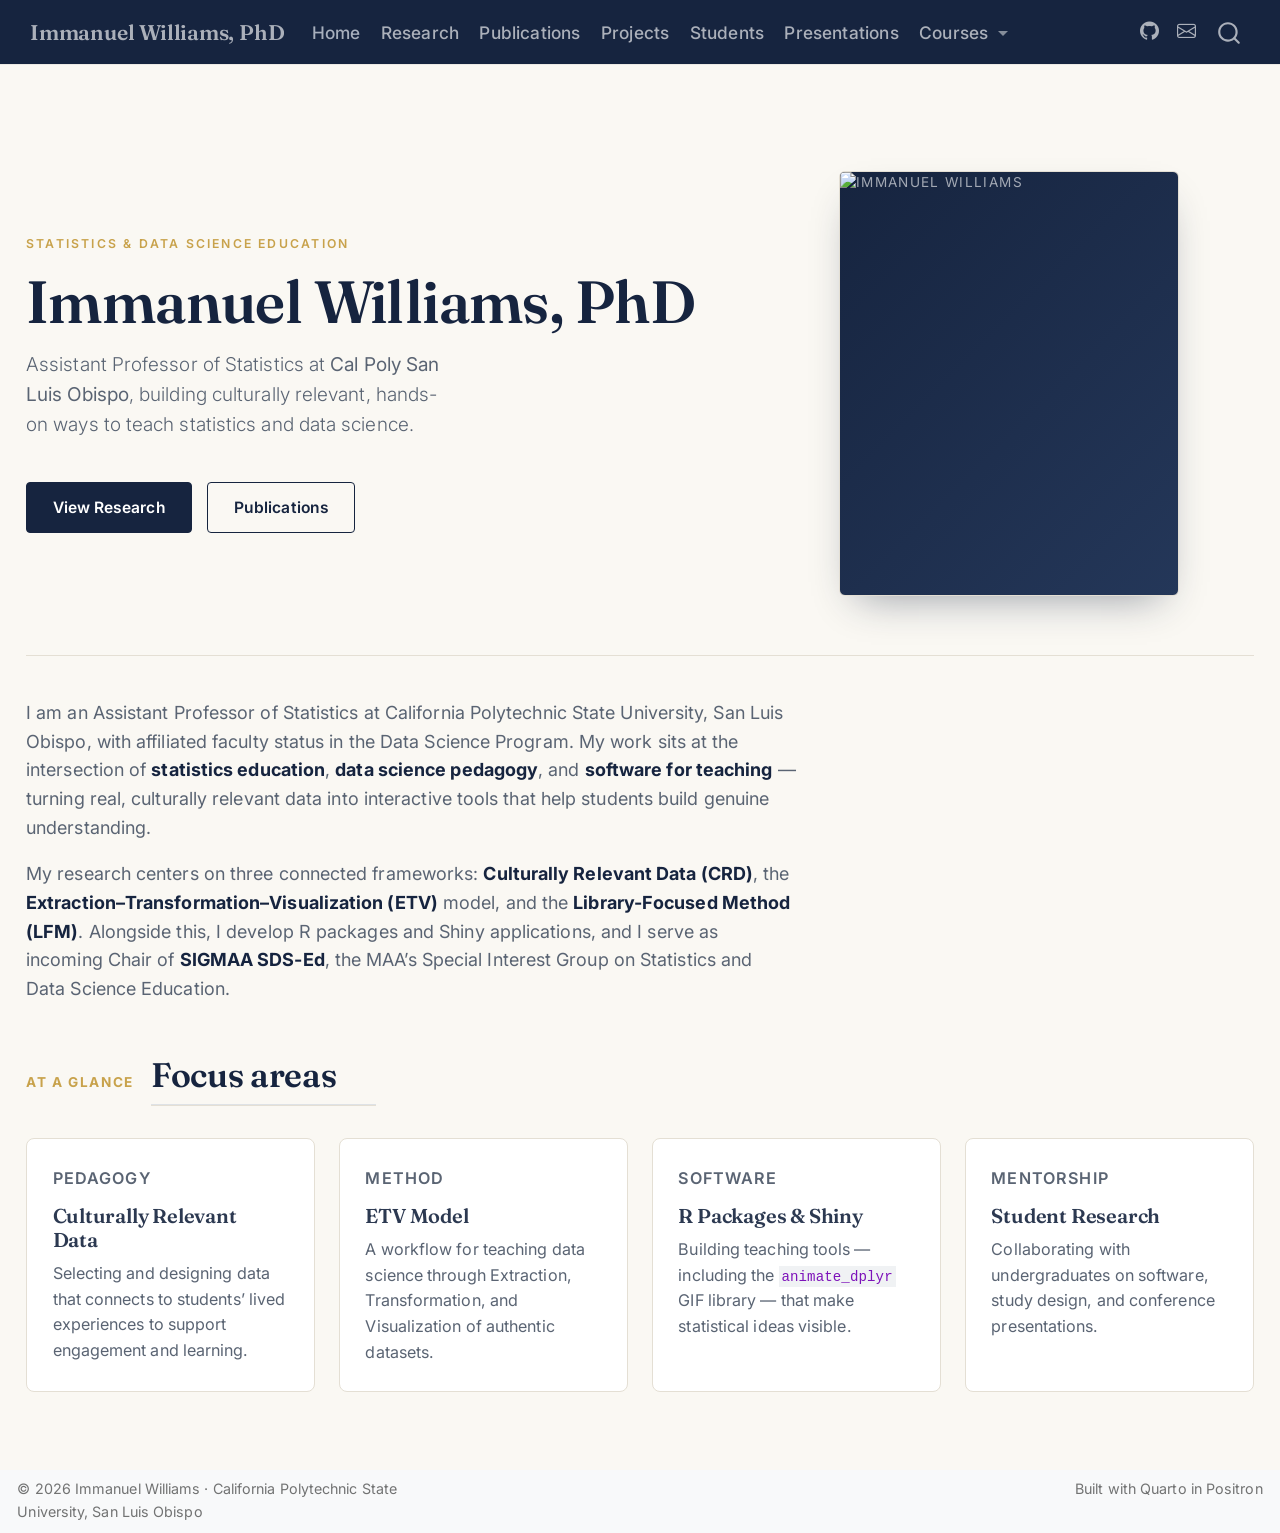
==== index.html @ aea4411e "Deploy site 2026-06-18" ====
<!DOCTYPE html>
<html xmlns="http://www.w3.org/1999/xhtml" lang="en" xml:lang="en"><head>

<meta charset="utf-8">
<meta name="generator" content="quarto-1.8.27">

<meta name="viewport" content="width=device-width, initial-scale=1.0, user-scalable=yes">


<title>Immanuel Williams, PhD</title>
<style>
code{white-space: pre-wrap;}
span.smallcaps{font-variant: small-caps;}
div.columns{display: flex; gap: min(4vw, 1.5em);}
div.column{flex: auto; overflow-x: auto;}
div.hanging-indent{margin-left: 1.5em; text-indent: -1.5em;}
ul.task-list{list-style: none;}
ul.task-list li input[type="checkbox"] {
  width: 0.8em;
  margin: 0 0.8em 0.2em -1em; /* quarto-specific, see https://github.com/quarto-dev/quarto-cli/issues/4556 */ 
  vertical-align: middle;
}
</style>


<script src="site_libs/quarto-nav/quarto-nav.js"></script>
<script src="site_libs/clipboard/clipboard.min.js"></script>
<script src="site_libs/quarto-search/autocomplete.umd.js"></script>
<script src="site_libs/quarto-search/fuse.min.js"></script>
<script src="site_libs/quarto-search/quarto-search.js"></script>
<meta name="quarto:offset" content="./">
<script src="site_libs/quarto-html/quarto.js" type="module"></script>
<script src="site_libs/quarto-html/tabsets/tabsets.js" type="module"></script>
<script src="site_libs/quarto-html/axe/axe-check.js" type="module"></script>
<script src="site_libs/quarto-html/popper.min.js"></script>
<script src="site_libs/quarto-html/tippy.umd.min.js"></script>
<script src="site_libs/quarto-html/anchor.min.js"></script>
<link href="site_libs/quarto-html/tippy.css" rel="stylesheet">
<link href="site_libs/quarto-html/quarto-syntax-highlighting-ed96de9b727972fe78a7b5d16c58bf87.css" rel="stylesheet" id="quarto-text-highlighting-styles">
<script src="site_libs/bootstrap/bootstrap.min.js"></script>
<link href="site_libs/bootstrap/bootstrap-icons.css" rel="stylesheet">
<link href="site_libs/bootstrap/bootstrap-257da31eabc78c3de708944876f3bc94.min.css" rel="stylesheet" append-hash="true" id="quarto-bootstrap" data-mode="light">
<script id="quarto-search-options" type="application/json">{
  "location": "navbar",
  "copy-button": false,
  "collapse-after": 3,
  "panel-placement": "end",
  "type": "overlay",
  "limit": 50,
  "keyboard-shortcut": [
    "f",
    "/",
    "s"
  ],
  "show-item-context": false,
  "language": {
    "search-no-results-text": "No results",
    "search-matching-documents-text": "matching documents",
    "search-copy-link-title": "Copy link to search",
    "search-hide-matches-text": "Hide additional matches",
    "search-more-match-text": "more match in this document",
    "search-more-matches-text": "more matches in this document",
    "search-clear-button-title": "Clear",
    "search-text-placeholder": "",
    "search-detached-cancel-button-title": "Cancel",
    "search-submit-button-title": "Submit",
    "search-label": "Search"
  }
}</script>
<link rel="preconnect" href="https://fonts.googleapis.com">
<link rel="preconnect" href="https://fonts.gstatic.com" crossorigin="">
<link href="https://fonts.googleapis.com/css2?family=Fraunces:opsz,wght@9..144,400;9..144,500;9..144,600;9..144,700&amp;family=Inter:wght@400;500;600;700&amp;display=swap" rel="stylesheet">


</head>

<body class="nav-fixed quarto-light">

<div id="quarto-search-results"></div>
  <header id="quarto-header" class="headroom fixed-top">
    <nav class="navbar navbar-expand-lg " data-bs-theme="dark">
      <div class="navbar-container container-fluid">
      <div class="navbar-brand-container mx-auto">
    <a class="navbar-brand" href="./index.html">
    <span class="navbar-title">Immanuel Williams, PhD</span>
    </a>
  </div>
            <div id="quarto-search" class="" title="Search"></div>
          <button class="navbar-toggler" type="button" data-bs-toggle="collapse" data-bs-target="#navbarCollapse" aria-controls="navbarCollapse" role="menu" aria-expanded="false" aria-label="Toggle navigation" onclick="if (window.quartoToggleHeadroom) { window.quartoToggleHeadroom(); }">
  <span class="navbar-toggler-icon"></span>
</button>
          <div class="collapse navbar-collapse" id="navbarCollapse">
            <ul class="navbar-nav navbar-nav-scroll me-auto">
  <li class="nav-item">
    <a class="nav-link active" href="./index.html" aria-current="page"> 
<span class="menu-text">Home</span></a>
  </li>  
  <li class="nav-item">
    <a class="nav-link" href="./research.html"> 
<span class="menu-text">Research</span></a>
  </li>  
  <li class="nav-item">
    <a class="nav-link" href="./publications.html"> 
<span class="menu-text">Publications</span></a>
  </li>  
  <li class="nav-item">
    <a class="nav-link" href="./projects.html"> 
<span class="menu-text">Projects</span></a>
  </li>  
  <li class="nav-item">
    <a class="nav-link" href="./students.html"> 
<span class="menu-text">Students</span></a>
  </li>  
  <li class="nav-item">
    <a class="nav-link" href="./presentations.html"> 
<span class="menu-text">Presentations</span></a>
  </li>  
  <li class="nav-item dropdown ">
    <a class="nav-link dropdown-toggle" href="#" id="nav-menu-courses" role="link" data-bs-toggle="dropdown" aria-expanded="false">
 <span class="menu-text">Courses</span>
    </a>
    <ul class="dropdown-menu" aria-labelledby="nav-menu-courses">    
        <li>
    <a class="dropdown-item" href="./courses/stat-331/index.html">
 <span class="dropdown-text">STAT 331 — Data Science</span></a>
  </li>  
    </ul>
  </li>
</ul>
            <ul class="navbar-nav navbar-nav-scroll ms-auto">
  <li class="nav-item compact">
    <a class="nav-link" href="https://github.com/gato365"> <i class="bi bi-github" role="img" aria-label="GitHub">
</i> 
<span class="menu-text"></span></a>
  </li>  
  <li class="nav-item compact">
    <a class="nav-link" href="mailto:immanuelwilliams@gato365.com"> <i class="bi bi-envelope" role="img" aria-label="Email">
</i> 
<span class="menu-text"></span></a>
  </li>  
</ul>
          </div> <!-- /navcollapse -->
            <div class="quarto-navbar-tools">
</div>
      </div> <!-- /container-fluid -->
    </nav>
</header>
<!-- content -->
<div id="quarto-content" class="quarto-container page-columns page-rows-contents page-layout-full page-navbar">
<!-- sidebar -->
<!-- margin-sidebar -->
    
<!-- main -->
<main class="content column-page" id="quarto-document-content"><header id="title-block-header" class="quarto-title-block"></header>




<div class="hero">
<div class="hero-text">
<div class="hero-eyebrow">
<p>Statistics &amp; Data Science Education</p>
</div>
<section id="immanuel-williams-phd" class="level1">
<h1>Immanuel Williams, PhD</h1>
<div class="lead">
<p>Assistant Professor of Statistics at <strong>Cal Poly San Luis Obispo</strong>, building culturally relevant, hands-on ways to teach statistics and data science.</p>
</div>
<p><a href="./research.html" class="btn-gold">View Research</a> <a href="./publications.html" class="btn-gold btn-ghost">Publications</a></p>
</section>
</div>
<div class="hero-portrait-wrap">
<!-- Replace src with your photo, e.g. images/profile/immanuel.jpg -->
<p><img class="hero-portrait portrait-placeholder" src="images/profile/immanuel.jpg" alt="Immanuel Williams" onerror="this.classList.add('portrait-placeholder');this.removeAttribute('src');this.innerHTML='Your photo here';"></p>
</div>
</div>
<div class="intro-block">
<p>I am an Assistant Professor of Statistics at California Polytechnic State University, San Luis Obispo, with affiliated faculty status in the Data Science Program. My work sits at the intersection of <strong>statistics education</strong>, <strong>data science pedagogy</strong>, and <strong>software for teaching</strong> — turning real, culturally relevant data into interactive tools that help students build genuine understanding.</p>
<p>My research centers on three connected frameworks: <strong>Culturally Relevant Data (CRD)</strong>, the <strong>Extraction–Transformation–Visualization (ETV)</strong> model, and the <strong>Library-Focused Method (LFM)</strong>. Alongside this, I develop R packages and Shiny applications, and I serve as incoming Chair of <strong>SIGMAA SDS-Ed</strong>, the MAA’s Special Interest Group on Statistics and Data Science Education.</p>
</div>
<div class="section-head">
<div class="section-num">
<p>AT A GLANCE</p>
</div>
<section id="focus-areas" class="level2">
<h2 class="anchored" data-anchor-id="focus-areas">Focus areas</h2>
<div class="rule">

</div>
</section>
</div>
<div class="grid-cards">
<div class="card-x">
<div class="tag">
<p>Pedagogy</p>
</div>
<section id="culturally-relevant-data" class="level3">
<h3 class="anchored" data-anchor-id="culturally-relevant-data">Culturally Relevant Data</h3>
<p>Selecting and designing data that connects to students’ lived experiences to support engagement and learning.</p>
</section>
</div>
<div class="card-x">
<div class="tag">
<p>Method</p>
</div>
<section id="etv-model" class="level3">
<h3 class="anchored" data-anchor-id="etv-model">ETV Model</h3>
<p>A workflow for teaching data science through Extraction, Transformation, and Visualization of authentic datasets.</p>
</section>
</div>
<div class="card-x">
<div class="tag">
<p>Software</p>
</div>
<section id="r-packages-shiny" class="level3">
<h3 class="anchored" data-anchor-id="r-packages-shiny">R Packages &amp; Shiny</h3>
<p>Building teaching tools — including the <code>animate_dplyr</code> GIF library — that make statistical ideas visible.</p>
</section>
</div>
<div class="card-x">
<div class="tag">
<p>Mentorship</p>
</div>
<section id="student-research" class="level3">
<h3 class="anchored" data-anchor-id="student-research">Student Research</h3>
<p>Collaborating with undergraduates on software, study design, and conference presentations.</p>
</section>
</div>
</div>



</main> <!-- /main -->
<script id="quarto-html-after-body" type="application/javascript">
  window.document.addEventListener("DOMContentLoaded", function (event) {
    const icon = "";
    const anchorJS = new window.AnchorJS();
    anchorJS.options = {
      placement: 'right',
      icon: icon
    };
    anchorJS.add('.anchored');
    const isCodeAnnotation = (el) => {
      for (const clz of el.classList) {
        if (clz.startsWith('code-annotation-')) {                     
          return true;
        }
      }
      return false;
    }
    const onCopySuccess = function(e) {
      // button target
      const button = e.trigger;
      // don't keep focus
      button.blur();
      // flash "checked"
      button.classList.add('code-copy-button-checked');
      var currentTitle = button.getAttribute("title");
      button.setAttribute("title", "Copied!");
      let tooltip;
      if (window.bootstrap) {
        button.setAttribute("data-bs-toggle", "tooltip");
        button.setAttribute("data-bs-placement", "left");
        button.setAttribute("data-bs-title", "Copied!");
        tooltip = new bootstrap.Tooltip(button, 
          { trigger: "manual", 
            customClass: "code-copy-button-tooltip",
            offset: [0, -8]});
        tooltip.show();    
      }
      setTimeout(function() {
        if (tooltip) {
          tooltip.hide();
          button.removeAttribute("data-bs-title");
          button.removeAttribute("data-bs-toggle");
          button.removeAttribute("data-bs-placement");
        }
        button.setAttribute("title", currentTitle);
        button.classList.remove('code-copy-button-checked');
      }, 1000);
      // clear code selection
      e.clearSelection();
    }
    const getTextToCopy = function(trigger) {
      const outerScaffold = trigger.parentElement.cloneNode(true);
      const codeEl = outerScaffold.querySelector('code');
      for (const childEl of codeEl.children) {
        if (isCodeAnnotation(childEl)) {
          childEl.remove();
        }
      }
      return codeEl.innerText;
    }
    const clipboard = new window.ClipboardJS('.code-copy-button:not([data-in-quarto-modal])', {
      text: getTextToCopy
    });
    clipboard.on('success', onCopySuccess);
    if (window.document.getElementById('quarto-embedded-source-code-modal')) {
      const clipboardModal = new window.ClipboardJS('.code-copy-button[data-in-quarto-modal]', {
        text: getTextToCopy,
        container: window.document.getElementById('quarto-embedded-source-code-modal')
      });
      clipboardModal.on('success', onCopySuccess);
    }
      var localhostRegex = new RegExp(/^(?:http|https):\/\/localhost\:?[0-9]*\//);
      var mailtoRegex = new RegExp(/^mailto:/);
        var filterRegex = new RegExp('/' + window.location.host + '/');
      var isInternal = (href) => {
          return filterRegex.test(href) || localhostRegex.test(href) || mailtoRegex.test(href);
      }
      // Inspect non-navigation links and adorn them if external
     var links = window.document.querySelectorAll('a[href]:not(.nav-link):not(.navbar-brand):not(.toc-action):not(.sidebar-link):not(.sidebar-item-toggle):not(.pagination-link):not(.no-external):not([aria-hidden]):not(.dropdown-item):not(.quarto-navigation-tool):not(.about-link)');
      for (var i=0; i<links.length; i++) {
        const link = links[i];
        if (!isInternal(link.href)) {
          // undo the damage that might have been done by quarto-nav.js in the case of
          // links that we want to consider external
          if (link.dataset.originalHref !== undefined) {
            link.href = link.dataset.originalHref;
          }
            // target, if specified
            link.setAttribute("target", "_blank");
            if (link.getAttribute("rel") === null) {
              link.setAttribute("rel", "noopener");
            }
        }
      }
    function tippyHover(el, contentFn, onTriggerFn, onUntriggerFn) {
      const config = {
        allowHTML: true,
        maxWidth: 500,
        delay: 100,
        arrow: false,
        appendTo: function(el) {
            return el.parentElement;
        },
        interactive: true,
        interactiveBorder: 10,
        theme: 'quarto',
        placement: 'bottom-start',
      };
      if (contentFn) {
        config.content = contentFn;
      }
      if (onTriggerFn) {
        config.onTrigger = onTriggerFn;
      }
      if (onUntriggerFn) {
        config.onUntrigger = onUntriggerFn;
      }
      window.tippy(el, config); 
    }
    const noterefs = window.document.querySelectorAll('a[role="doc-noteref"]');
    for (var i=0; i<noterefs.length; i++) {
      const ref = noterefs[i];
      tippyHover(ref, function() {
        // use id or data attribute instead here
        let href = ref.getAttribute('data-footnote-href') || ref.getAttribute('href');
        try { href = new URL(href).hash; } catch {}
        const id = href.replace(/^#\/?/, "");
        const note = window.document.getElementById(id);
        if (note) {
          return note.innerHTML;
        } else {
          return "";
        }
      });
    }
    const xrefs = window.document.querySelectorAll('a.quarto-xref');
    const processXRef = (id, note) => {
      // Strip column container classes
      const stripColumnClz = (el) => {
        el.classList.remove("page-full", "page-columns");
        if (el.children) {
          for (const child of el.children) {
            stripColumnClz(child);
          }
        }
      }
      stripColumnClz(note)
      if (id === null || id.startsWith('sec-')) {
        // Special case sections, only their first couple elements
        const container = document.createElement("div");
        if (note.children && note.children.length > 2) {
          container.appendChild(note.children[0].cloneNode(true));
          for (let i = 1; i < note.children.length; i++) {
            const child = note.children[i];
            if (child.tagName === "P" && child.innerText === "") {
              continue;
            } else {
              container.appendChild(child.cloneNode(true));
              break;
            }
          }
          if (window.Quarto?.typesetMath) {
            window.Quarto.typesetMath(container);
          }
          return container.innerHTML
        } else {
          if (window.Quarto?.typesetMath) {
            window.Quarto.typesetMath(note);
          }
          return note.innerHTML;
        }
      } else {
        // Remove any anchor links if they are present
        const anchorLink = note.querySelector('a.anchorjs-link');
        if (anchorLink) {
          anchorLink.remove();
        }
        if (window.Quarto?.typesetMath) {
          window.Quarto.typesetMath(note);
        }
        if (note.classList.contains("callout")) {
          return note.outerHTML;
        } else {
          return note.innerHTML;
        }
      }
    }
    for (var i=0; i<xrefs.length; i++) {
      const xref = xrefs[i];
      tippyHover(xref, undefined, function(instance) {
        instance.disable();
        let url = xref.getAttribute('href');
        let hash = undefined; 
        if (url.startsWith('#')) {
          hash = url;
        } else {
          try { hash = new URL(url).hash; } catch {}
        }
        if (hash) {
          const id = hash.replace(/^#\/?/, "");
          const note = window.document.getElementById(id);
          if (note !== null) {
            try {
              const html = processXRef(id, note.cloneNode(true));
              instance.setContent(html);
            } finally {
              instance.enable();
              instance.show();
            }
          } else {
            // See if we can fetch this
            fetch(url.split('#')[0])
            .then(res => res.text())
            .then(html => {
              const parser = new DOMParser();
              const htmlDoc = parser.parseFromString(html, "text/html");
              const note = htmlDoc.getElementById(id);
              if (note !== null) {
                const html = processXRef(id, note);
                instance.setContent(html);
              } 
            }).finally(() => {
              instance.enable();
              instance.show();
            });
          }
        } else {
          // See if we can fetch a full url (with no hash to target)
          // This is a special case and we should probably do some content thinning / targeting
          fetch(url)
          .then(res => res.text())
          .then(html => {
            const parser = new DOMParser();
            const htmlDoc = parser.parseFromString(html, "text/html");
            const note = htmlDoc.querySelector('main.content');
            if (note !== null) {
              // This should only happen for chapter cross references
              // (since there is no id in the URL)
              // remove the first header
              if (note.children.length > 0 && note.children[0].tagName === "HEADER") {
                note.children[0].remove();
              }
              const html = processXRef(null, note);
              instance.setContent(html);
            } 
          }).finally(() => {
            instance.enable();
            instance.show();
          });
        }
      }, function(instance) {
      });
    }
        let selectedAnnoteEl;
        const selectorForAnnotation = ( cell, annotation) => {
          let cellAttr = 'data-code-cell="' + cell + '"';
          let lineAttr = 'data-code-annotation="' +  annotation + '"';
          const selector = 'span[' + cellAttr + '][' + lineAttr + ']';
          return selector;
        }
        const selectCodeLines = (annoteEl) => {
          const doc = window.document;
          const targetCell = annoteEl.getAttribute("data-target-cell");
          const targetAnnotation = annoteEl.getAttribute("data-target-annotation");
          const annoteSpan = window.document.querySelector(selectorForAnnotation(targetCell, targetAnnotation));
          const lines = annoteSpan.getAttribute("data-code-lines").split(",");
          const lineIds = lines.map((line) => {
            return targetCell + "-" + line;
          })
          let top = null;
          let height = null;
          let parent = null;
          if (lineIds.length > 0) {
              //compute the position of the single el (top and bottom and make a div)
              const el = window.document.getElementById(lineIds[0]);
              top = el.offsetTop;
              height = el.offsetHeight;
              parent = el.parentElement.parentElement;
            if (lineIds.length > 1) {
              const lastEl = window.document.getElementById(lineIds[lineIds.length - 1]);
              const bottom = lastEl.offsetTop + lastEl.offsetHeight;
              height = bottom - top;
            }
            if (top !== null && height !== null && parent !== null) {
              // cook up a div (if necessary) and position it 
              let div = window.document.getElementById("code-annotation-line-highlight");
              if (div === null) {
                div = window.document.createElement("div");
                div.setAttribute("id", "code-annotation-line-highlight");
                div.style.position = 'absolute';
                parent.appendChild(div);
              }
              div.style.top = top - 2 + "px";
              div.style.height = height + 4 + "px";
              div.style.left = 0;
              let gutterDiv = window.document.getElementById("code-annotation-line-highlight-gutter");
              if (gutterDiv === null) {
                gutterDiv = window.document.createElement("div");
                gutterDiv.setAttribute("id", "code-annotation-line-highlight-gutter");
                gutterDiv.style.position = 'absolute';
                const codeCell = window.document.getElementById(targetCell);
                const gutter = codeCell.querySelector('.code-annotation-gutter');
                gutter.appendChild(gutterDiv);
              }
              gutterDiv.style.top = top - 2 + "px";
              gutterDiv.style.height = height + 4 + "px";
            }
            selectedAnnoteEl = annoteEl;
          }
        };
        const unselectCodeLines = () => {
          const elementsIds = ["code-annotation-line-highlight", "code-annotation-line-highlight-gutter"];
          elementsIds.forEach((elId) => {
            const div = window.document.getElementById(elId);
            if (div) {
              div.remove();
            }
          });
          selectedAnnoteEl = undefined;
        };
          // Handle positioning of the toggle
      window.addEventListener(
        "resize",
        throttle(() => {
          elRect = undefined;
          if (selectedAnnoteEl) {
            selectCodeLines(selectedAnnoteEl);
          }
        }, 10)
      );
      function throttle(fn, ms) {
      let throttle = false;
      let timer;
        return (...args) => {
          if(!throttle) { // first call gets through
              fn.apply(this, args);
              throttle = true;
          } else { // all the others get throttled
              if(timer) clearTimeout(timer); // cancel #2
              timer = setTimeout(() => {
                fn.apply(this, args);
                timer = throttle = false;
              }, ms);
          }
        };
      }
        // Attach click handler to the DT
        const annoteDls = window.document.querySelectorAll('dt[data-target-cell]');
        for (const annoteDlNode of annoteDls) {
          annoteDlNode.addEventListener('click', (event) => {
            const clickedEl = event.target;
            if (clickedEl !== selectedAnnoteEl) {
              unselectCodeLines();
              const activeEl = window.document.querySelector('dt[data-target-cell].code-annotation-active');
              if (activeEl) {
                activeEl.classList.remove('code-annotation-active');
              }
              selectCodeLines(clickedEl);
              clickedEl.classList.add('code-annotation-active');
            } else {
              // Unselect the line
              unselectCodeLines();
              clickedEl.classList.remove('code-annotation-active');
            }
          });
        }
    const findCites = (el) => {
      const parentEl = el.parentElement;
      if (parentEl) {
        const cites = parentEl.dataset.cites;
        if (cites) {
          return {
            el,
            cites: cites.split(' ')
          };
        } else {
          return findCites(el.parentElement)
        }
      } else {
        return undefined;
      }
    };
    var bibliorefs = window.document.querySelectorAll('a[role="doc-biblioref"]');
    for (var i=0; i<bibliorefs.length; i++) {
      const ref = bibliorefs[i];
      const citeInfo = findCites(ref);
      if (citeInfo) {
        tippyHover(citeInfo.el, function() {
          var popup = window.document.createElement('div');
          citeInfo.cites.forEach(function(cite) {
            var citeDiv = window.document.createElement('div');
            citeDiv.classList.add('hanging-indent');
            citeDiv.classList.add('csl-entry');
            var biblioDiv = window.document.getElementById('ref-' + cite);
            if (biblioDiv) {
              citeDiv.innerHTML = biblioDiv.innerHTML;
            }
            popup.appendChild(citeDiv);
          });
          return popup.innerHTML;
        });
      }
    }
  });
  </script>
</div> <!-- /content -->
<footer class="footer">
  <div class="nav-footer">
    <div class="nav-footer-left">
<p>© 2026 Immanuel Williams · California Polytechnic State University, San Luis Obispo</p>
</div>   
    <div class="nav-footer-center">
      &nbsp;
    </div>
    <div class="nav-footer-right">
<p>Built with Quarto in Positron</p>
</div>
  </div>
</footer>




</body></html>
---- site_libs/quarto-html/tippy.css ----
.tippy-box[data-animation=fade][data-state=hidden]{opacity:0}[data-tippy-root]{max-width:calc(100vw - 10px)}.tippy-box{position:relative;background-color:#333;color:#fff;border-radius:4px;font-size:14px;line-height:1.4;white-space:normal;outline:0;transition-property:transform,visibility,opacity}.tippy-box[data-placement^=top]>.tippy-arrow{bottom:0}.tippy-box[data-placement^=top]>.tippy-arrow:before{bottom:-7px;left:0;border-width:8px 8px 0;border-top-color:initial;transform-origin:center top}.tippy-box[data-placement^=bottom]>.tippy-arrow{top:0}.tippy-box[data-placement^=bottom]>.tippy-arrow:before{top:-7px;left:0;border-width:0 8px 8px;border-bottom-color:initial;transform-origin:center bottom}.tippy-box[data-placement^=left]>.tippy-arrow{right:0}.tippy-box[data-placement^=left]>.tippy-arrow:before{border-width:8px 0 8px 8px;border-left-color:initial;right:-7px;transform-origin:center left}.tippy-box[data-placement^=right]>.tippy-arrow{left:0}.tippy-box[data-placement^=right]>.tippy-arrow:before{left:-7px;border-width:8px 8px 8px 0;border-right-color:initial;transform-origin:center right}.tippy-box[data-inertia][data-state=visible]{transition-timing-function:cubic-bezier(.54,1.5,.38,1.11)}.tippy-arrow{width:16px;height:16px;color:#333}.tippy-arrow:before{content:"";position:absolute;border-color:transparent;border-style:solid}.tippy-content{position:relative;padding:5px 9px;z-index:1}
---- site_libs/quarto-html/quarto-syntax-highlighting-ed96de9b727972fe78a7b5d16c58bf87.css ----
/* quarto syntax highlight colors */
:root {
  --quarto-hl-ot-color: #003B4F;
  --quarto-hl-at-color: #657422;
  --quarto-hl-ss-color: #20794D;
  --quarto-hl-an-color: #5E5E5E;
  --quarto-hl-fu-color: #4758AB;
  --quarto-hl-st-color: #20794D;
  --quarto-hl-cf-color: #003B4F;
  --quarto-hl-op-color: #5E5E5E;
  --quarto-hl-er-color: #AD0000;
  --quarto-hl-bn-color: #AD0000;
  --quarto-hl-al-color: #AD0000;
  --quarto-hl-va-color: #111111;
  --quarto-hl-bu-color: inherit;
  --quarto-hl-ex-color: inherit;
  --quarto-hl-pp-color: #AD0000;
  --quarto-hl-in-color: #5E5E5E;
  --quarto-hl-vs-color: #20794D;
  --quarto-hl-wa-color: #5E5E5E;
  --quarto-hl-do-color: #5E5E5E;
  --quarto-hl-im-color: #00769E;
  --quarto-hl-ch-color: #20794D;
  --quarto-hl-dt-color: #AD0000;
  --quarto-hl-fl-color: #AD0000;
  --quarto-hl-co-color: #5E5E5E;
  --quarto-hl-cv-color: #5E5E5E;
  --quarto-hl-cn-color: #8f5902;
  --quarto-hl-sc-color: #5E5E5E;
  --quarto-hl-dv-color: #AD0000;
  --quarto-hl-kw-color: #003B4F;
}

/* other quarto variables */
:root {
  --quarto-font-monospace: SFMono-Regular, Menlo, Monaco, Consolas, "Liberation Mono", "Courier New", monospace;
}

/* syntax highlight based on Pandoc's rules */
pre > code.sourceCode > span {
  color: #003B4F;
}

code.sourceCode > span {
  color: #003B4F;
}

div.sourceCode,
div.sourceCode pre.sourceCode {
  color: #003B4F;
}

/* Normal */
code span {
  color: #003B4F;
}

/* Alert */
code span.al {
  color: #AD0000;
  font-style: inherit;
}

/* Annotation */
code span.an {
  color: #5E5E5E;
  font-style: inherit;
}

/* Attribute */
code span.at {
  color: #657422;
  font-style: inherit;
}

/* BaseN */
code span.bn {
  color: #AD0000;
  font-style: inherit;
}

/* BuiltIn */
code span.bu {
  font-style: inherit;
}

/* ControlFlow */
code span.cf {
  color: #003B4F;
  font-weight: bold;
  font-style: inherit;
}

/* Char */
code span.ch {
  color: #20794D;
  font-style: inherit;
}

/* Constant */
code span.cn {
  color: #8f5902;
  font-style: inherit;
}

/* Comment */
code span.co {
  color: #5E5E5E;
  font-style: inherit;
}

/* CommentVar */
code span.cv {
  color: #5E5E5E;
  font-style: italic;
}

/* Documentation */
code span.do {
  color: #5E5E5E;
  font-style: italic;
}

/* DataType */
code span.dt {
  color: #AD0000;
  font-style: inherit;
}

/* DecVal */
code span.dv {
  color: #AD0000;
  font-style: inherit;
}

/* Error */
code span.er {
  color: #AD0000;
  font-style: inherit;
}

/* Extension */
code span.ex {
  font-style: inherit;
}

/* Float */
code span.fl {
  color: #AD0000;
  font-style: inherit;
}

/* Function */
code span.fu {
  color: #4758AB;
  font-style: inherit;
}

/* Import */
code span.im {
  color: #00769E;
  font-style: inherit;
}

/* Information */
code span.in {
  color: #5E5E5E;
  font-style: inherit;
}

/* Keyword */
code span.kw {
  color: #003B4F;
  font-weight: bold;
  font-style: inherit;
}

/* Operator */
code span.op {
  color: #5E5E5E;
  font-style: inherit;
}

/* Other */
code span.ot {
  color: #003B4F;
  font-style: inherit;
}

/* Preprocessor */
code span.pp {
  color: #AD0000;
  font-style: inherit;
}

/* SpecialChar */
code span.sc {
  color: #5E5E5E;
  font-style: inherit;
}

/* SpecialString */
code span.ss {
  color: #20794D;
  font-style: inherit;
}

/* String */
code span.st {
  color: #20794D;
  font-style: inherit;
}

/* Variable */
code span.va {
  color: #111111;
  font-style: inherit;
}

/* VerbatimString */
code span.vs {
  color: #20794D;
  font-style: inherit;
}

/* Warning */
code span.wa {
  color: #5E5E5E;
  font-style: italic;
}

.prevent-inlining {
  content: "</";
}

/*# sourceMappingURL=0920dd6d7437995b8cdf7429764427b1.css.map */
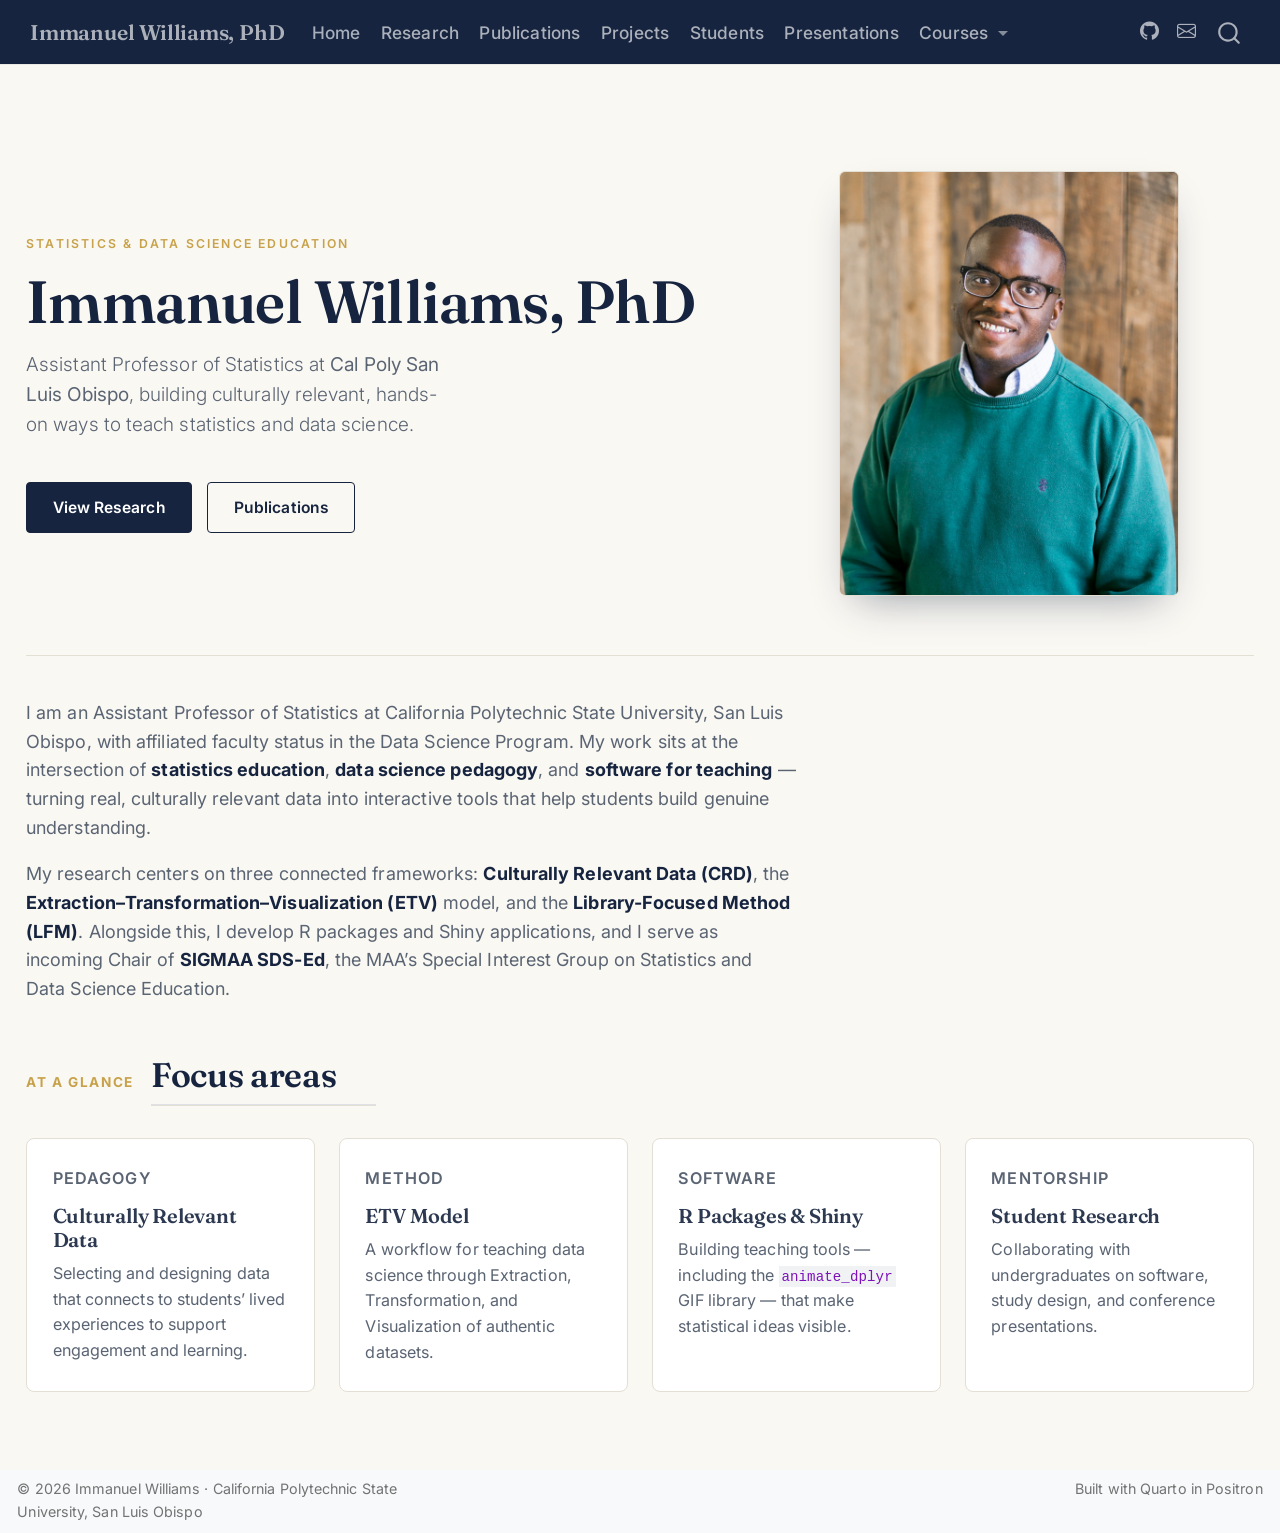
==== commit 875dcb55: "Built site for gh-pages" ====
--- a/index.html
+++ b/index.html
@@ -304,7 +304,7 @@
     }
       var localhostRegex = new RegExp(/^(?:http|https):\/\/localhost\:?[0-9]*\//);
       var mailtoRegex = new RegExp(/^mailto:/);
-        var filterRegex = new RegExp('/' + window.location.host + '/');
+        var filterRegex = new RegExp("https:\/\/gato365\.github\.io\/professional-website\/");
       var isInternal = (href) => {
           return filterRegex.test(href) || localhostRegex.test(href) || mailtoRegex.test(href);
       }
